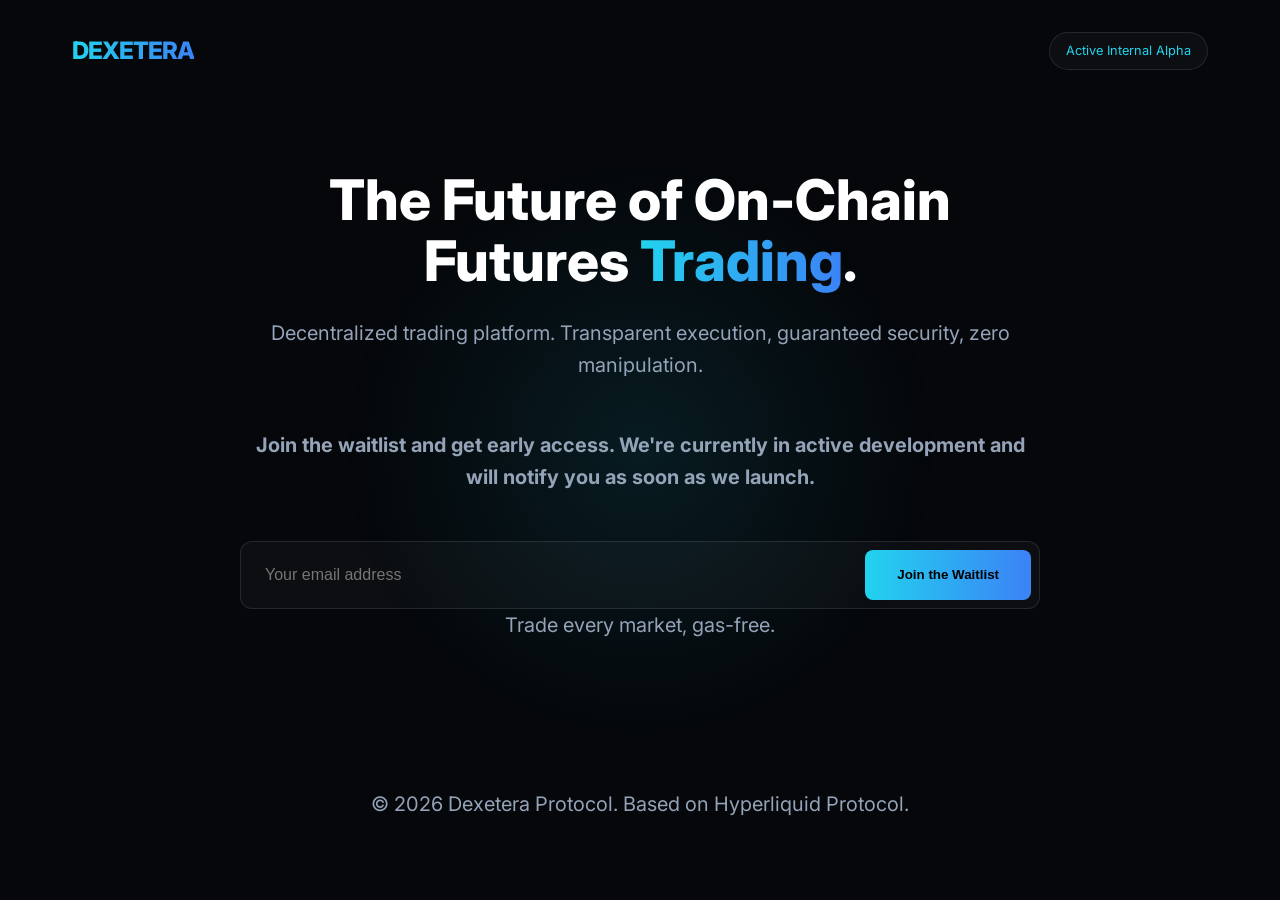
==== dexetera-waitlist/index.html @ 4633c90c "waitlist" ====
<!DOCTYPE html>
<html lang="en">
<head>
    <meta charset="UTF-8">
    <meta name="viewport" content="width=device-width, initial-scale=1.0">
    <title>Dexetera | Waitlist</title>
    <link rel="stylesheet" href="style.css">
    <link rel="preconnect" href="https://fonts.googleapis.com">
    <link rel="preconnect" href="https://fonts.gstatic.com" crossorigin>
    <link href="https://fonts.googleapis.com/css2?family=Inter:wght@400;600;800&display=swap" rel="stylesheet">
</head>
<body>
    <div class="background-glow"></div>
    <main class="container">
        <header>
            <div class="logo">DEXETERA</div>
            <div class="status-badge">Active Internal Alpha</div>
        </header>

        <section class="hero">
            <h1>The Future of On-Chain Futures <span>Trading</span>.</h1>
            <p>Decentralized trading platform. Transparent execution, guaranteed security, zero manipulation.</p>
            
            <p><strong>Join the waitlist and get early access. We're currently in active development and will notify you as soon as we launch.</strong></p>
            
            <form id="waitlist-form">
                <div class="input-group">
                    <input type="email" id="user-email" name=email" placeholder="Your email address" required>
                    <button type="submit" id="submit-btn">Join the Waitlist</button>
                </div>
                <p id="response-msg" class="hidden"></p>
            </form>
            <p>Trade every market, gas-free.</p>
        </section>

        <footer>
            <p>&copy; 2026 Dexetera Protocol. Based on Hyperliquid Protocol.</p>
        </footer>
    </main>
    <script src="script.js"></script>
</body>
</html>
---- dexetera-waitlist/style.css ----
:root {
    --bg-color: #05070a;
    --text-primary: #ffffff;
    --text-secondary: #94a3b8;
    --accent-color: #22d3ee;
    --accent-gradient: linear-gradient(90deg, #22d3ee, #3b82f6);
    --card-bg: rgba(255, 255, 255, 0.03);
}

* {
    margin: 0;
    padding: 0;
    box-sizing: border-box;
}

body {
    font-family: 'Inter', sans-serif;
    background-color: var(--bg-color);
    color: var(--text-primary);
    line-height: 1.6;
    overflow-x: hidden;
}

.background-glow {
    position: fixed;
    top: 50%;
    left: 50%;
    transform: translate(-50%, -50%);
    width: 600px;
    height: 600px;
    background: radial-gradient(circle, rgba(34, 211, 238, 0.1) 0%, rgba(5, 7, 10, 0) 70%);
    z-index: -1;
}

.container {
    max-width: 1200px;
    margin: 0 auto;
    padding: 2rem;
    min-height: 100vh;
    display: flex;
    flex-direction: column;
    justify-content: space-between;
}

header {
    display: flex;
    justify-content: space-between;
    align-items: center;
}

.logo {
    font-weight: 800;
    font-size: 1.5rem;
    letter-spacing: -1px;
    background: var(--accent-gradient);
    -webkit-background-clip: text;
    -webkit-text-fill-color: transparent;
}

.status-badge {
    background: var(--card-bg);
    border: 1px solid rgba(255, 255, 255, 0.1);
    padding: 0.5rem 1rem;
    border-radius: 20px;
    font-size: 0.8rem;
    color: var(--accent-color);
}

.hero {
    text-align: center;
    max-width: 800px;
    margin: 0 auto;
}

h1 {
    font-size: 3.5rem;
    font-weight: 800;
    margin-bottom: 1.5rem;
    line-height: 1.1;
}

h1 span {
    background: var(--accent-gradient);
    -webkit-background-clip: text;
    -webkit-text-fill-color: transparent;
}

p {
    font-size: 1.25rem;
    color: var(--text-secondary);
    margin-bottom: 3rem;
}

.input-group {
    background: var(--card-bg);
    border: 1px solid rgba(255, 255, 255, 0.1);
    padding: 0.5rem;
    border-radius: 12px;
    display: flex;
    gap: 0.5rem;
}

input {
    flex: 1;
    background: transparent;
    border: none;
    padding: 1rem;
    color: white;
    font-size: 1rem;
    outline: none;
}

button {
    background: var(--accent-gradient);
    color: #000;
    border: none;
    padding: 1rem 2rem;
    border-radius: 8px;
    font-weight: 600;
    cursor: pointer;
    transition: transform 0.2s ease;
}

button:hover {
    transform: translateY(-2px);
    opacity: 0.9;
}

#response-msg {
    margin-top: 1rem;
    font-size: 0.9rem;
}

.hidden { display: none; }
.success { color: #4ade80; }
.error { color: #f87171; }

footer {
    text-align: center;
    font-size: 0.8rem;
    color: rgba(255, 255, 255, 0.3);
}

@media (max-width: 768px) {
    h1 { font-size: 2.5rem; }
    .input-group { flex-direction: column; }
}
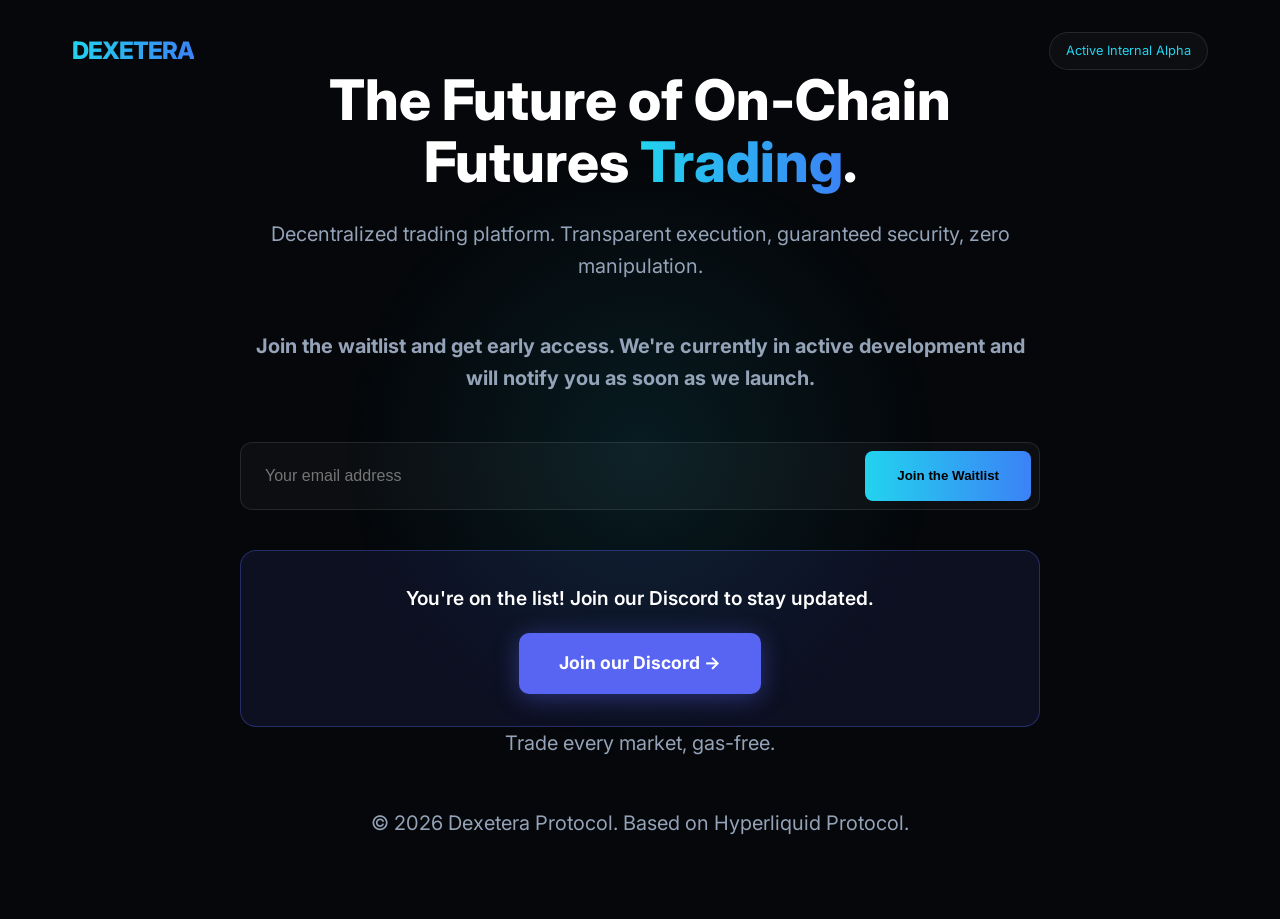
==== commit 1ca9f7c3: "Fix waitlist button links and add Discord CTA after signup - Fix 404 on "Join the waitlist" buttons " ====
--- a/dexetera-waitlist/index.html
+++ b/dexetera-waitlist/index.html
@@ -30,6 +30,10 @@
                 </div>
                 <p id="response-msg" class="hidden"></p>
             </form>
+            <div id="discord-cta" class="hidden">
+                <p class="discord-msg">You're on the list! Join our Discord to stay updated.</p>
+                <a href="https://discord.gg/FTKnFECp" target="_blank" rel="noopener noreferrer" class="btn-discord">Join our Discord →</a>
+            </div>
             <p>Trade every market, gas-free.</p>
         </section>
 
--- a/dexetera-waitlist/style.css
+++ b/dexetera-waitlist/style.css
@@ -131,6 +131,50 @@
     font-size: 0.9rem;
 }
 
+#discord-cta {
+    margin-top: 2.5rem;
+    display: flex;
+    flex-direction: column;
+    align-items: center;
+    gap: 1.25rem;
+    background: rgba(88, 101, 242, 0.1);
+    border: 1px solid rgba(88, 101, 242, 0.35);
+    border-radius: 16px;
+    padding: 2rem 2.5rem;
+    animation: fadeInUp 0.4s ease both;
+}
+
+@keyframes fadeInUp {
+    from { opacity: 0; transform: translateY(16px); }
+    to   { opacity: 1; transform: translateY(0); }
+}
+
+.discord-msg {
+    font-size: 1.2rem;
+    font-weight: 600;
+    color: var(--text-primary);
+    margin-bottom: 0;
+}
+
+.btn-discord {
+    display: inline-block;
+    background: #5865F2;
+    color: #fff;
+    padding: 1rem 2.5rem;
+    border-radius: 10px;
+    font-weight: 700;
+    font-size: 1.1rem;
+    text-decoration: none;
+    transition: transform 0.2s ease, opacity 0.2s ease, box-shadow 0.2s ease;
+    box-shadow: 0 4px 24px rgba(88, 101, 242, 0.4);
+}
+
+.btn-discord:hover {
+    transform: translateY(-3px);
+    box-shadow: 0 8px 32px rgba(88, 101, 242, 0.6);
+    opacity: 0.95;
+}
+
 .hidden { display: none; }
 .success { color: #4ade80; }
 .error { color: #f87171; }
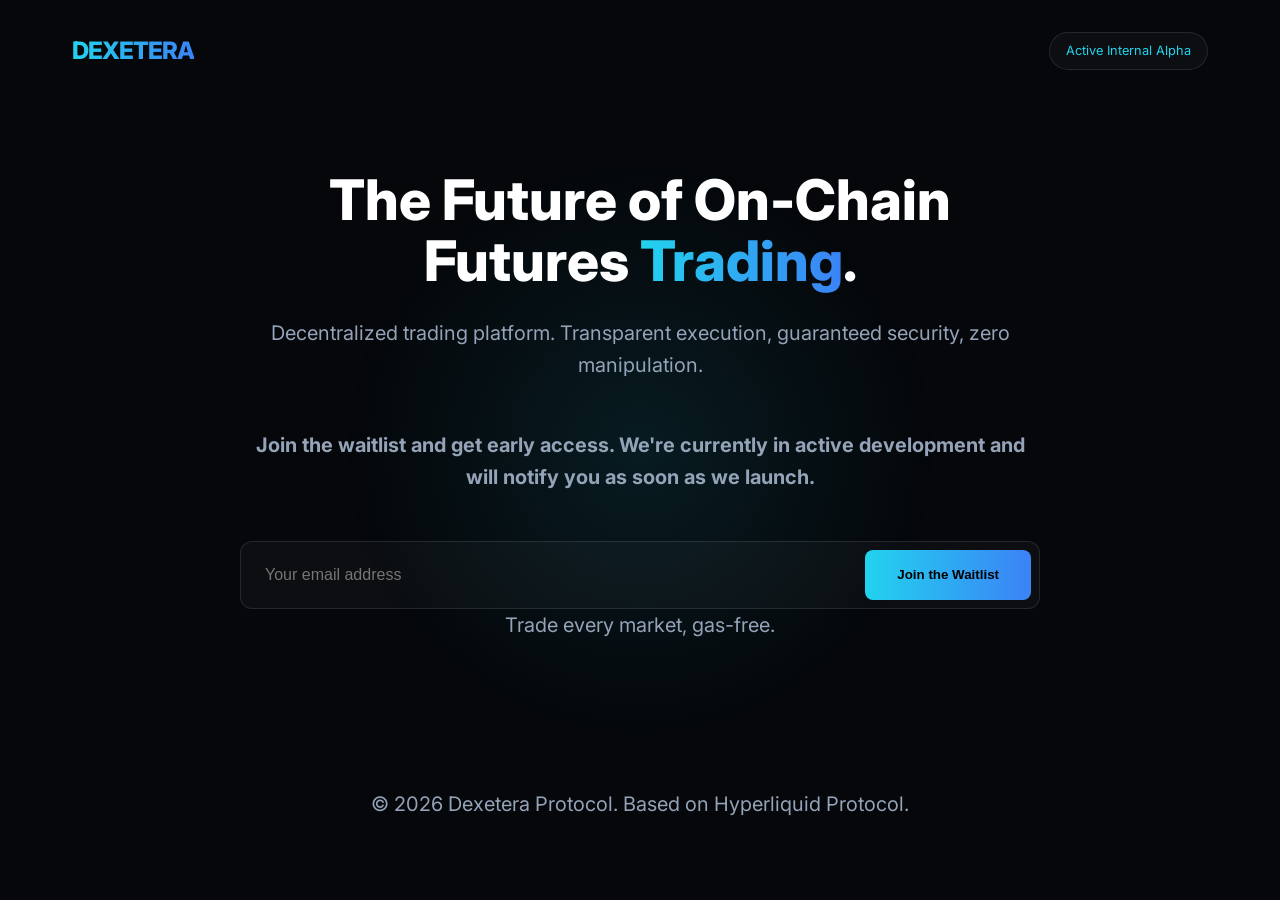
==== commit b55154c3: "Integrate Mautic contact sync on waitlist signup Uses a hidden form + iframe to POST to Mautic's /fo" ====
--- a/dexetera-waitlist/index.html
+++ b/dexetera-waitlist/index.html
@@ -30,6 +30,13 @@
                 </div>
                 <p id="response-msg" class="hidden"></p>
             </form>
+            <iframe name="mautic-frame" style="display:none" aria-hidden="true"></iframe>
+            <form id="mautic-form" action="http://m.dexetera.win/form/submit" method="POST" target="mautic-frame" style="display:none" aria-hidden="true">
+                <input type="hidden" name="mauticform[formId]" value="1">
+                <input type="hidden" name="mauticform[email]" id="mautic-email">
+                <input type="hidden" name="mauticform[messenger]" value="1">
+            </form>
+
             <div id="discord-cta" class="hidden">
                 <p class="discord-msg">You're on the list! Join our Discord to stay updated.</p>
                 <a href="https://discord.gg/FTKnFECp" target="_blank" rel="noopener noreferrer" class="btn-discord">Join our Discord →</a>
--- a/dexetera-waitlist/style.css
+++ b/dexetera-waitlist/style.css
@@ -175,7 +175,7 @@
     opacity: 0.95;
 }
 
-.hidden { display: none; }
+.hidden { display: none !important; }
 .success { color: #4ade80; }
 .error { color: #f87171; }
 
